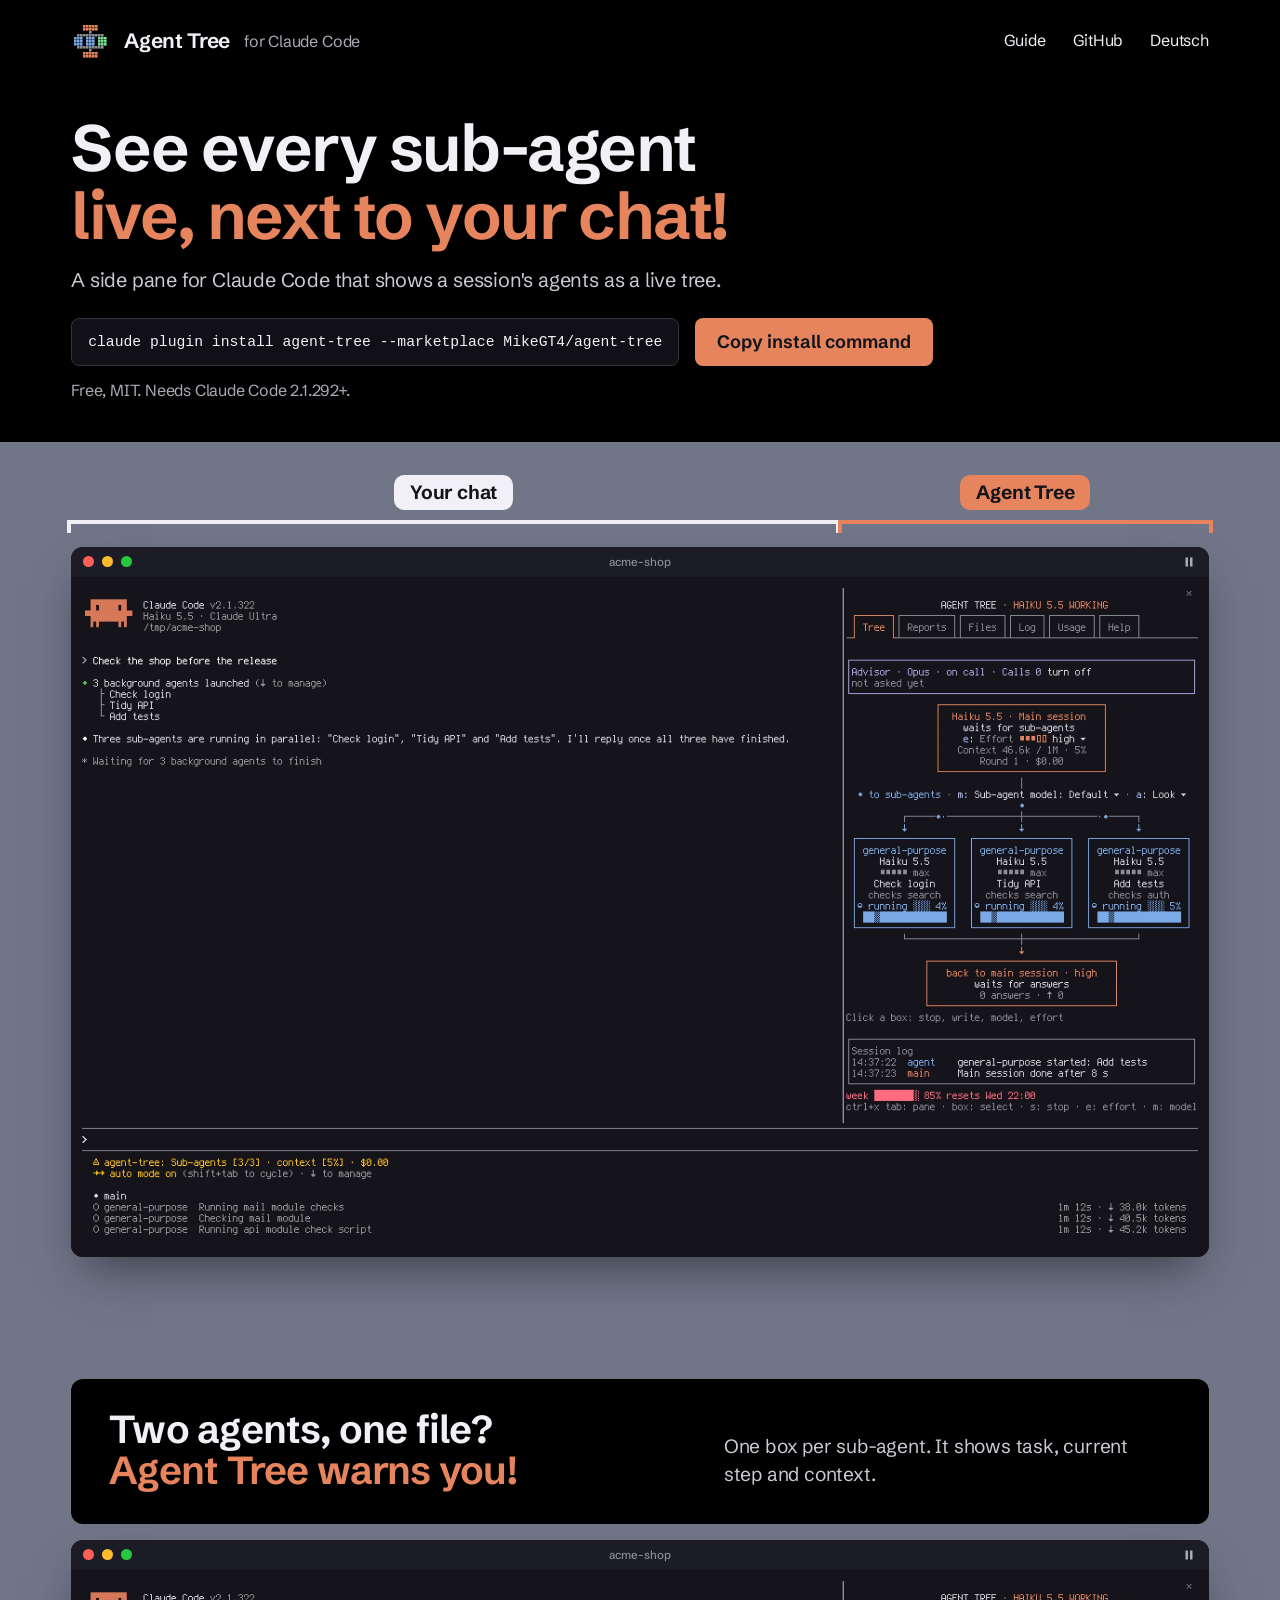
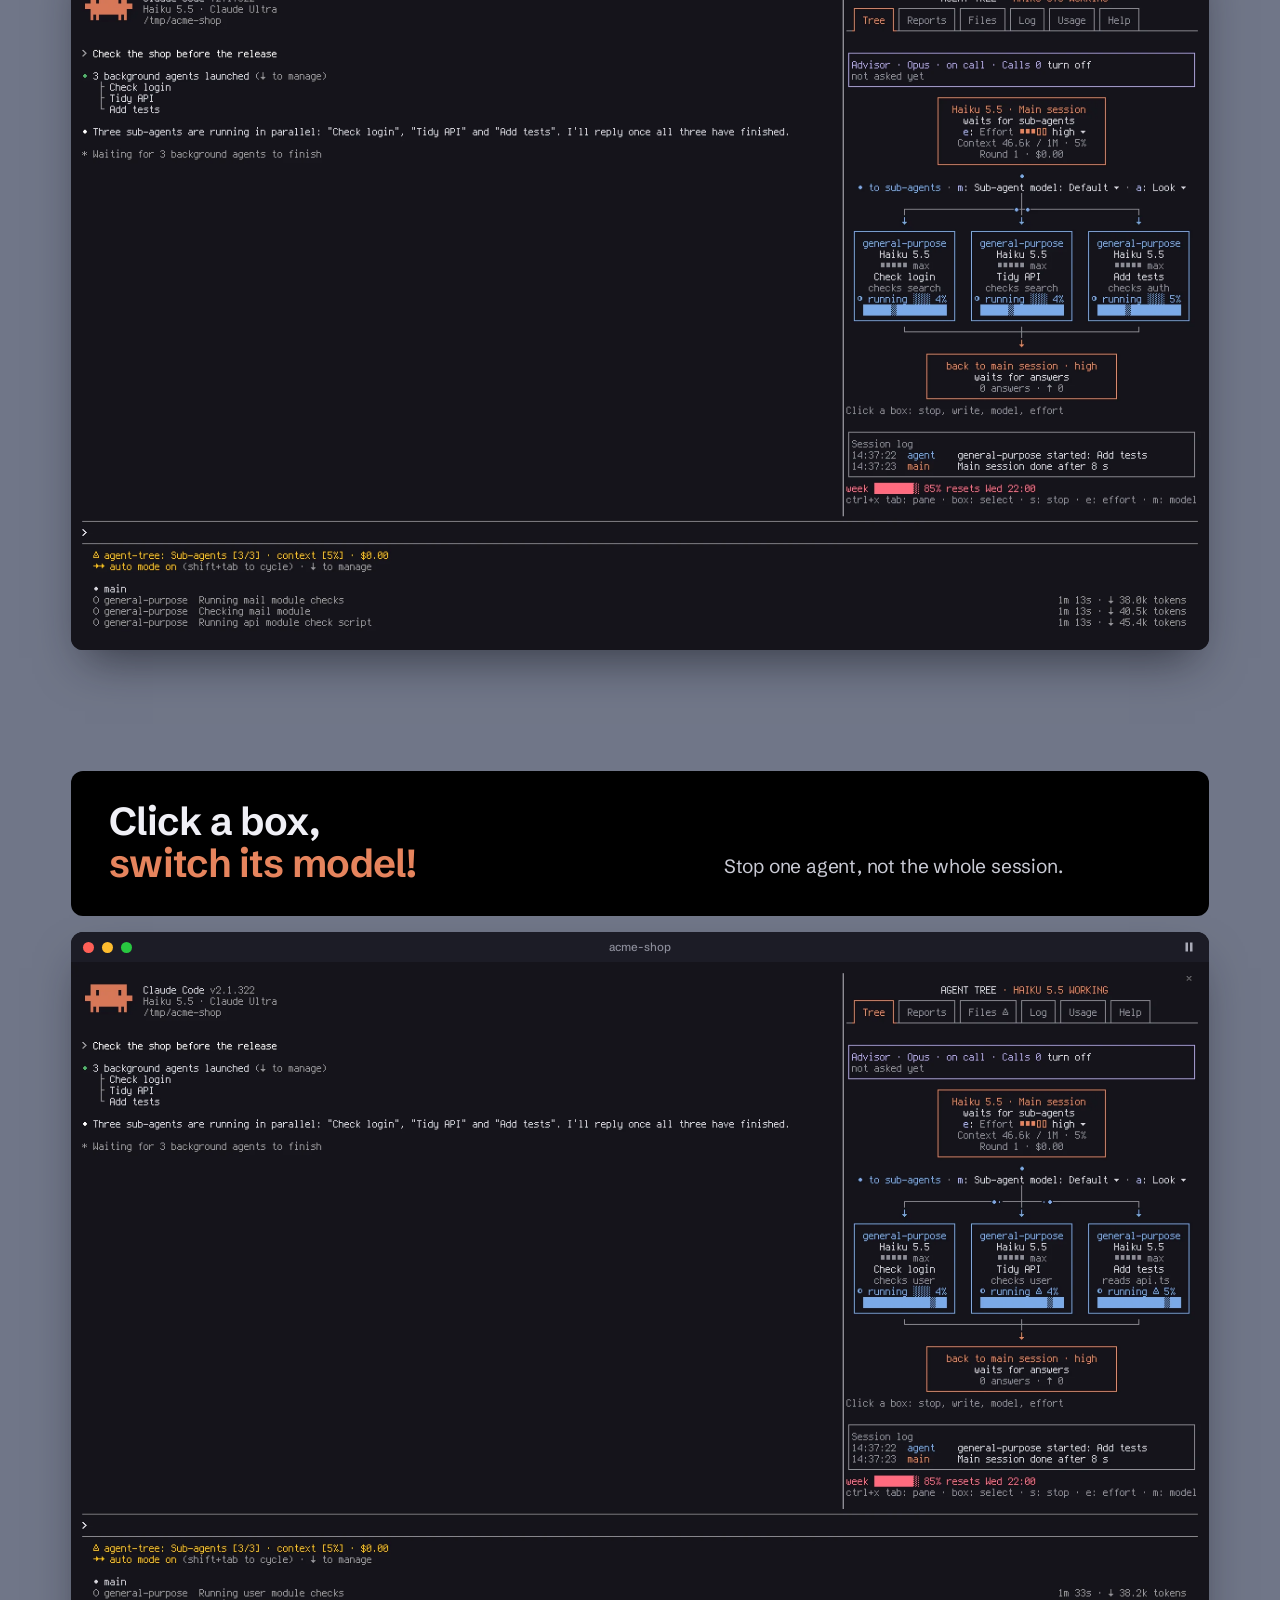
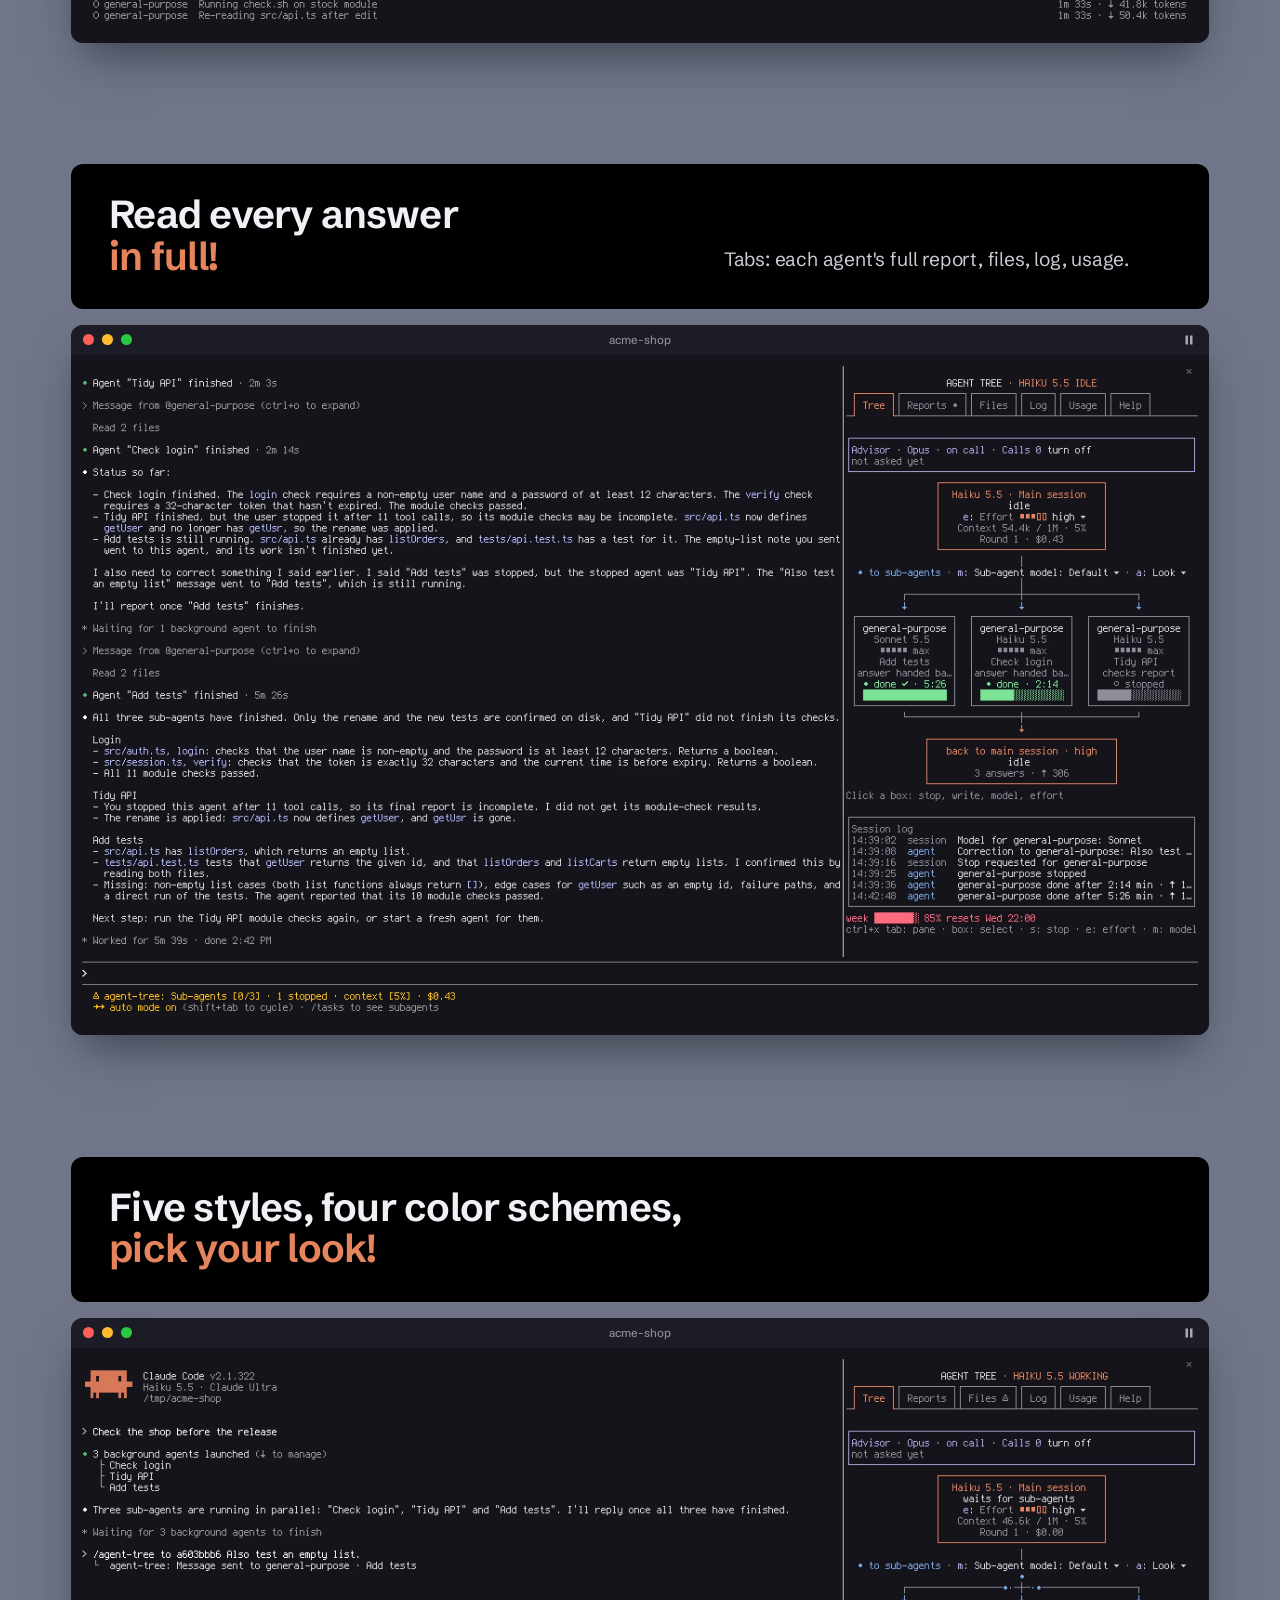
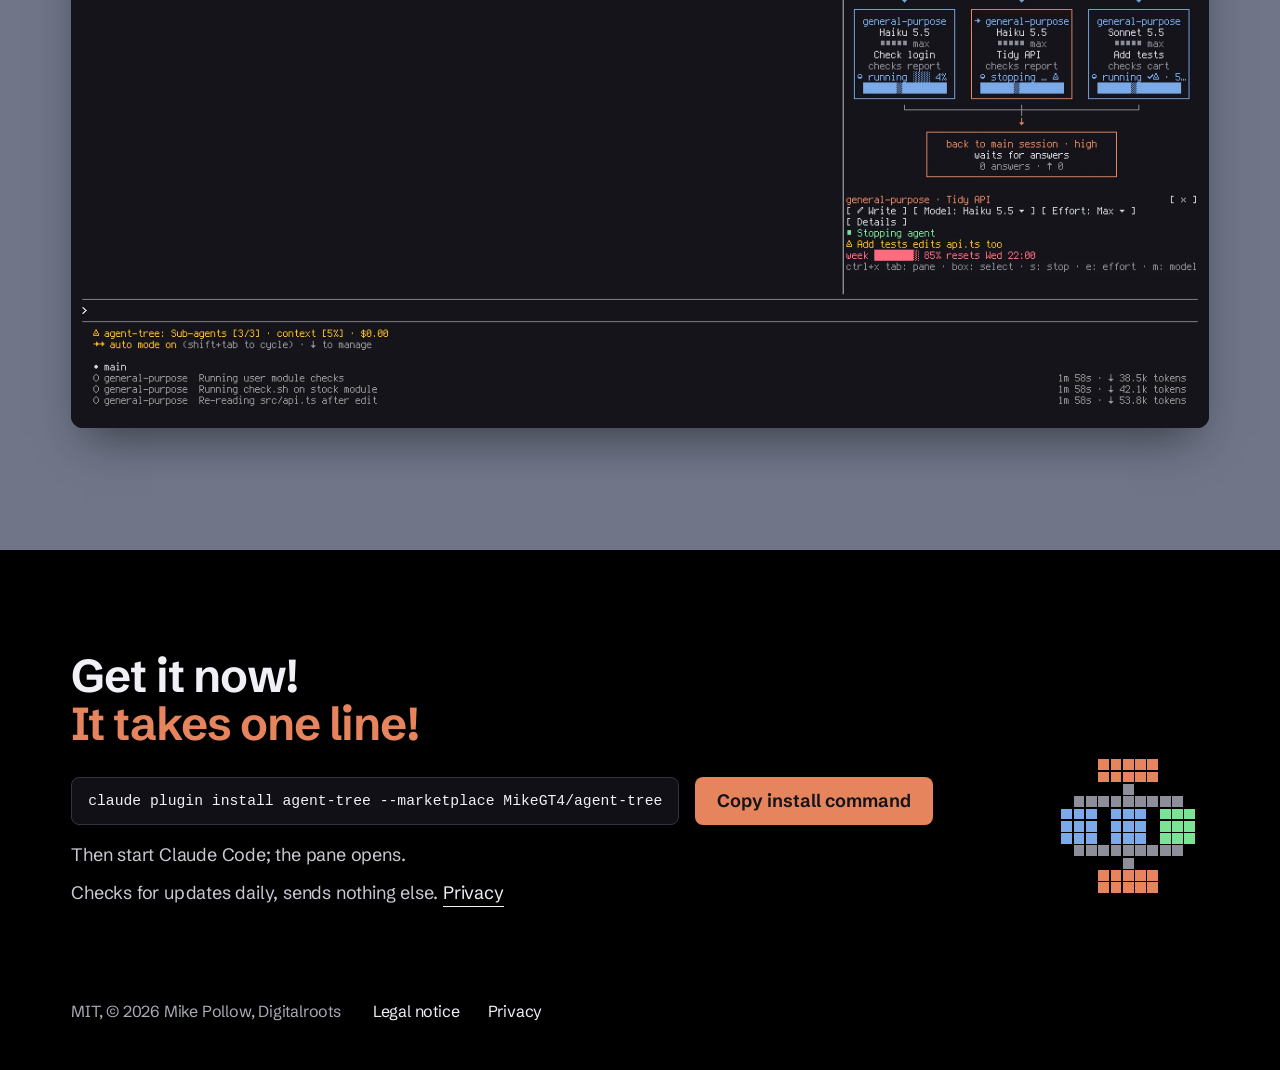
==== index.html @ 9134d5cc "site: landing page in English and German" ====
<!doctype html>
<!-- © 2026 Mike Pollow, Digitalroots. Alle Rechte vorbehalten. -->
<html lang="en">
<head>
<meta charset="utf-8">
<meta name="viewport" content="width=device-width, initial-scale=1">
<title>Agent Tree: side pane for Claude Code sub-agents</title>
<meta name="description" content="Agent Tree is a free side pane for Claude Code. It shows a session's agents as a live tree, warns when two agents change one file and lets you stop, correct or re-model each one.">
<meta name="theme-color" content="#000000">
<link rel="canonical" href="https://mikegt4.github.io/agent-tree/">
<link rel="alternate" hreflang="en" href="https://mikegt4.github.io/agent-tree/">
<link rel="alternate" hreflang="de" href="https://mikegt4.github.io/agent-tree/de/">
<link rel="alternate" hreflang="x-default" href="https://mikegt4.github.io/agent-tree/">
<meta property="og:type" content="website">
<meta property="og:title" content="Agent Tree: see every sub-agent, live, next to your chat">
<meta property="og:description" content="A free side pane for Claude Code that shows a session's agents as a live tree.">
<meta property="og:url" content="https://mikegt4.github.io/agent-tree/">
<meta property="og:image" content="https://mikegt4.github.io/agent-tree/assets/media/vorschau.png">
<meta name="twitter:card" content="summary_large_image">
<link rel="icon" type="image/png" href="assets/media/favicon.png">
<link rel="preload" href="assets/fonts/schibsted-grotesk.woff2" as="font" type="font/woff2" crossorigin>
<link rel="stylesheet" href="assets/site.css">
</head>
<body>
<a class="sprung" href="#inhalt">Skip to content</a>
<header class="kopf">
  <a class="marke" href="./">
    <img src="assets/media/logo.png" width="39" height="39" alt="">
    <span class="marke-name">Agent Tree</span>
    <span class="marke-fuer">for Claude Code</span>
  </a>
  <nav class="wege" aria-label="Main">
    <a href="https://github.com/MikeGT4/agent-tree/blob/main/docs/GUIDE.md">Guide</a>
    <a href="https://github.com/MikeGT4/agent-tree">GitHub</a>
    <a href="de/" lang="de" hreflang="de">Deutsch</a>
  </nav>
</header>
<main id="inhalt" data-pause="Pause recording" data-weiter="Play recording">
  <section class="auftakt">
    <div class="auftakt-text">
      <h1><span>See every sub-agent</span> <span class="akzent">live, next to your chat!</span></h1>
      <p class="einstieg">A side pane for Claude Code that shows a session's agents as a live tree.</p>
      <div class="befehl">
        <code id="befehl-oben">claude plugin install agent-tree <span class="zusammen">--marketplace MikeGT4/agent-tree</span></code>
        <button type="button" class="knopf" data-kopie="befehl-oben" data-fertig="Copied">Copy install command</button>
        <p class="rand">Free, MIT. Needs Claude Code 2.1.292+.</p>
      </div>
    </div>
    <div class="buehne buehne-auftakt">
      <div class="buehne-innen">
      <div class="schilder" aria-hidden="true">
        <div class="schild-feld"><span class="schild">Your chat</span></div>
        <div class="schild-feld schild-feld-leiste"><span class="schild schild-orange">Agent Tree</span></div>
      </div>
      <figure class="fenster fenster-terminal">
        <div class="fensterleiste" aria-hidden="true"><i></i><i></i><i></i></div>
        <video class="film" muted loop playsinline preload="none" width="2448" height="1464" poster="assets/media/terminal-poster.webp" aria-label="Recording of a terminal: Claude Code on the left, Agent Tree on the right showing three running sub-agents">
          <source src="assets/media/terminal.mp4" type="video/mp4">
        </video>
      </figure>
      <figure class="fenster fenster-leiste">
        <div class="fensterleiste" aria-hidden="true"><i></i><i></i><i></i></div>
        <video class="film" muted loop playsinline preload="none" width="768" height="1152" poster="assets/media/leiste-poster.webp" aria-label="Recording of the Agent Tree pane with three running sub-agents">
          <source src="assets/media/leiste.mp4" type="video/mp4">
        </video>
      </figure>
      </div>
    </div>
  </section>

  <div class="szenen">
    <section class="szene">
      <div class="titel">
        <h2><span>Two agents, one file?</span> <span class="akzent">Agent Tree warns you!</span></h2>
        <p>One box per sub-agent. It shows task, current step and context.</p>
      </div>
      <figure class="fenster">
        <div class="fensterleiste" aria-hidden="true"><i></i><i></i><i></i></div>
        <video class="film film-breit" muted loop playsinline preload="none" width="2448" height="1464" poster="assets/media/warnung-breit-poster.webp" data-ruhebild="assets/media/warnung-breit-nah.webp" aria-label="Recording: the whole terminal, then a zoom into Agent Tree. Two of the three agent boxes get a warning sign, and the Files tab lists the file both agents change">
          <source src="assets/media/warnung-breit.mp4" type="video/mp4">
        </video>
        <video class="film film-hoch" muted loop playsinline preload="none" width="1188" height="1440" poster="assets/media/warnung-hoch-poster.webp" aria-label="Recording: the whole terminal, then Agent Tree alone. Two of the three agent boxes get a warning sign, and the Files tab lists the file both agents change">
          <source src="assets/media/warnung-hoch.mp4" type="video/mp4">
        </video>
      </figure>
    </section>
    <section class="szene">
      <div class="titel">
        <h2><span>Click a box,</span> <span class="akzent">switch its model!</span></h2>
        <p>Stop one agent, not the whole session.</p>
      </div>
      <figure class="fenster">
        <div class="fensterleiste" aria-hidden="true"><i></i><i></i><i></i></div>
        <video class="film film-breit" muted loop playsinline preload="none" width="2448" height="1464" poster="assets/media/hebel-breit-poster.webp" data-ruhebild="assets/media/hebel-breit-nah.webp" aria-label="Recording: the whole terminal, then a zoom into Agent Tree. A click selects an agent box, its model is switched, then another agent is stopped">
          <source src="assets/media/hebel-breit.mp4" type="video/mp4">
        </video>
        <video class="film film-hoch" muted loop playsinline preload="none" width="1188" height="1098" poster="assets/media/hebel-hoch-poster.webp" aria-label="Recording: the whole terminal, then Agent Tree alone. A click selects an agent box, its model is switched, then another agent is stopped">
          <source src="assets/media/hebel-hoch.mp4" type="video/mp4">
        </video>
      </figure>
    </section>
    <section class="szene">
      <div class="titel">
        <h2><span>Read every answer</span> <span class="akzent">in full!</span></h2>
        <p>Tabs: each agent's full report, files, log, usage.</p>
      </div>
      <figure class="fenster">
        <div class="fensterleiste" aria-hidden="true"><i></i><i></i><i></i></div>
        <video class="film film-breit" muted loop playsinline preload="none" width="2448" height="1464" poster="assets/media/berichte-breit-poster.webp" data-ruhebild="assets/media/berichte-breit-nah.webp" aria-label="Recording: the whole terminal, then a zoom into Agent Tree. The Reports tab opens and shows an agent's task and its complete answer">
          <source src="assets/media/berichte-breit.mp4" type="video/mp4">
        </video>
        <video class="film film-hoch" muted loop playsinline preload="none" width="1188" height="1440" poster="assets/media/berichte-hoch-poster.webp" aria-label="Recording: the whole terminal, then Agent Tree alone. The Reports tab opens and shows an agent's task and its complete answer">
          <source src="assets/media/berichte-hoch.mp4" type="video/mp4">
        </video>
      </figure>
    </section>
    <section class="szene">
      <div class="titel titel-allein">
        <h2><span>Five styles, four color schemes,</span> <span class="akzent">pick your look!</span></h2>
      </div>
      <figure class="fenster">
        <div class="fensterleiste" aria-hidden="true"><i></i><i></i><i></i></div>
        <video class="film film-breit" muted loop playsinline preload="none" width="2448" height="1464" poster="assets/media/aussehen-breit-poster.webp" data-ruhebild="assets/media/aussehen-breit-nah.webp" aria-label="Recording: the whole terminal, then a zoom into Agent Tree. The Look menu redraws the tree in three styles and two color schemes">
          <source src="assets/media/aussehen-breit.mp4" type="video/mp4">
        </video>
        <video class="film film-hoch" muted loop playsinline preload="none" width="1188" height="1440" poster="assets/media/aussehen-hoch-poster.webp" aria-label="Recording: the whole terminal, then Agent Tree alone. The Look menu redraws the tree in three styles and two color schemes">
          <source src="assets/media/aussehen-hoch.mp4" type="video/mp4">
        </video>
      </figure>
    </section>
  </div>

  <section class="einbau">
    <div class="einbau-text">
      <h2><span>Get it now!</span> <span class="akzent">It takes one line!</span></h2>
      <div class="befehl">
        <code id="befehl-unten">claude plugin install agent-tree <span class="zusammen">--marketplace MikeGT4/agent-tree</span></code>
        <button type="button" class="knopf" data-kopie="befehl-unten" data-fertig="Copied">Copy install command</button>
      </div>
      <p>Then start Claude Code; the pane opens.</p>
      <p>Checks for updates daily, sends nothing else. <a href="privacy.html">Privacy</a></p>
    </div>
    <img class="siegel" src="assets/media/logo.png" width="104" height="104" alt="" loading="lazy">
  </section>
</main>
<footer class="fuss">
  <p>MIT, © 2026 Mike Pollow, Digitalroots</p>
  <nav class="wege" aria-label="More">
    <a href="legal.html">Legal notice</a>
    <a href="privacy.html">Privacy</a>
  </nav>
</footer>
<p class="meldung" role="status" aria-live="polite"></p>
<script src="assets/site.js" defer></script>
</body>
</html>
---- assets/site.css ----
/* © 2026 Mike Pollow, Digitalroots. Alle Rechte vorbehalten. */
@font-face {
  font-family: "Schibsted Grotesk";
  src: url("fonts/schibsted-grotesk.woff2") format("woff2");
  font-weight: 400 900;
  font-display: swap;
}

:root {
  --schwarz: #000;
  --buehne: #707688;
  --fenster: #14141b;
  --leiste: #1c1c26;
  --rahmen: #34343f;
  --weiss: #f0f0f6;
  --lesetext: #c9cad4;
  --ruhig: #a9aab6;
  --orange: #e6845d;
  --tinte: #14141b;
  --breite: 1240px;
  --rand: clamp(20px, 4vw, 56px);
  --aus: cubic-bezier(0.23, 1, 0.32, 1);
}

* {
  box-sizing: border-box;
}

html {
  background: var(--schwarz);
  color: var(--weiss);
  color-scheme: dark;
  scrollbar-color: #50536a var(--schwarz);
  -webkit-text-size-adjust: 100%;
}

body {
  margin: 0;
  font-family: "Schibsted Grotesk", "Segoe UI", system-ui, sans-serif;
  font-size: 18px;
  line-height: 1.55;
  letter-spacing: -0.011em;
}

::selection {
  background: var(--orange);
  color: var(--tinte);
}

a {
  color: var(--weiss);
  text-underline-offset: 3px;
}

a:focus-visible,
.knopf:focus-visible {
  outline: 2px solid var(--weiss);
  outline-offset: 3px;
  border-radius: 4px;
}

.sprung {
  position: absolute;
  left: -999px;
  top: 12px;
  background: var(--weiss);
  color: var(--tinte);
  padding: 8px 12px;
  border-radius: 6px;
}

.sprung:focus {
  left: 12px;
}

.meldung {
  position: absolute;
  width: 1px;
  height: 1px;
  margin: -1px;
  overflow: hidden;
  clip-path: inset(50%);
}

.kopf {
  display: flex;
  align-items: center;
  justify-content: space-between;
  gap: 16px 32px;
  flex-wrap: wrap;
  max-width: var(--breite);
  margin: 0 auto;
  padding: 22px var(--rand);
}

.marke {
  display: flex;
  align-items: center;
  gap: 14px;
  text-decoration: none;
}

.marke-name {
  font-size: 1.3rem;
  font-weight: 650;
  letter-spacing: -0.015em;
}

.marke-fuer {
  color: var(--ruhig);
  font-size: 1rem;
}

.wege {
  display: flex;
  flex-wrap: wrap;
  gap: 8px 28px;
  font-size: 1rem;
}

.wege a {
  text-decoration: none;
}

h1,
h2 {
  margin: 0;
  font-weight: 650;
  text-wrap: balance;
}

h1 span,
h2 span {
  display: block;
}

.akzent {
  color: var(--orange);
}

h1 {
  font-size: clamp(2.5rem, 5.1vw, 4.4rem);
  line-height: 1.04;
  letter-spacing: -0.024em;
}

h2 {
  font-size: clamp(1.75rem, 2.7vw, 2.4rem);
  line-height: 1.08;
  letter-spacing: -0.02em;
}

p {
  margin: 0;
  color: var(--lesetext);
}

.rand {
  color: var(--ruhig);
  font-size: 1rem;
}

.auftakt-text {
  max-width: var(--breite);
  margin: 0 auto;
  padding: clamp(20px, 2.4vw, 32px) var(--rand) clamp(32px, 3vw, 40px);
}

.einstieg {
  max-width: 40em;
  margin-top: 16px;
  font-size: clamp(1.15rem, 1.55vw, 1.4rem);
  line-height: 1.45;
  text-wrap: pretty;
}

.befehl {
  display: flex;
  flex-wrap: wrap;
  align-items: center;
  gap: 12px 16px;
  margin-top: 24px;
}

.befehl code {
  display: block;
  max-width: 100%;
  padding: 12px 16px;
  line-height: 1.5;
  overflow-x: auto;
  white-space: nowrap;
  background: #101016;
  border: 1px solid var(--rahmen);
  border-radius: 8px;
  font-family: ui-monospace, "Cascadia Mono", "SF Mono", Menlo, Consolas, monospace;
  font-size: 0.92rem;
  letter-spacing: 0;
}

.zusammen {
  white-space: nowrap;
}

.knopf {
  min-height: 48px;
  min-width: 13.2em;
  padding: 0 20px;
  border: 0;
  border-radius: 8px;
  background: var(--orange);
  color: var(--tinte);
  font: inherit;
  font-weight: 650;
  cursor: pointer;
  transition: transform 120ms var(--aus), background-color 120ms ease;
}

.knopf:active {
  transform: translateY(1px) scale(0.985);
  transition-duration: 90ms;
}

.befehl + p {
  margin-top: 16px;
}

.buehne,
.szenen {
  background: var(--buehne);
}

.buehne-auftakt {
  padding: clamp(24px, 2.6vw, 36px) 0 0;
}

.buehne-innen {
  max-width: var(--breite);
  margin: 0 auto;
  padding: 0 var(--rand);
}

.schilder {
  display: grid;
  grid-template-columns: 67.6fr 32.4fr;
  gap: 6px;
  margin-bottom: 14px;
}

.schild-feld {
  display: flex;
  flex-direction: column;
  align-items: center;
  gap: 10px;
  color: var(--weiss);
}

.schild-feld::after {
  content: "";
  width: 100%;
  height: 9px;
  border: 4px solid currentColor;
  border-bottom: 0;
}

.schild-feld-leiste {
  color: var(--orange);
}

.schild {
  padding: 6px 16px;
  border-radius: 10px;
  background: var(--weiss);
  color: var(--tinte);
  font-size: clamp(0.82rem, 1.5vw, 1.35rem);
  font-weight: 680;
  line-height: 1.2;
  white-space: nowrap;
}

.schild-orange {
  background: var(--orange);
}

@media (prefers-reduced-motion: no-preference) {
  .schild,
  .schild-feld::after {
    animation: auftritt 520ms var(--aus) 240ms backwards;
  }

  .schild-feld-leiste .schild,
  .schild-feld-leiste::after {
    animation-delay: 330ms;
  }

  .schild-feld::after {
    transform-origin: center;
    animation-name: klammer;
  }
}

@keyframes auftritt {
  from {
    opacity: 0;
    transform: translateY(8px);
  }
}

@keyframes klammer {
  from {
    opacity: 0;
    transform: scaleX(0.86);
  }
}

.fenster {
  position: relative;
  margin: 0;
  overflow: hidden;
  border-radius: 12px;
  background: var(--fenster);
  box-shadow: 0 22px 44px -14px rgb(18 20 28 / 0.6);
}

.fensterleiste {
  position: relative;
  display: flex;
  align-items: center;
  gap: 8px;
  height: 30px;
  padding: 0 12px;
  background: var(--leiste);
}

.fensterleiste::after {
  content: "acme-shop";
  position: absolute;
  left: 50%;
  color: #8d8e9b;
  font-size: 0.72rem;
  font-weight: 500;
  line-height: 30px;
  letter-spacing: 0;
  transform: translateX(-50%);
}

.fensterleiste i {
  width: 11px;
  height: 11px;
  border-radius: 50%;
  background: #ff5f57;
}

.fensterleiste i:nth-child(2) {
  background: #febc2e;
}

.fensterleiste i:nth-child(3) {
  background: #28c840;
}

.film {
  display: block;
  width: 100%;
  height: auto;
}

.fenster-leiste,
.film-hoch {
  display: none;
}

.halt {
  position: absolute;
  top: 1px;
  right: 6px;
  display: grid;
  place-items: center;
  width: 28px;
  height: 28px;
  padding: 0;
  border: 0;
  border-radius: 6px;
  background: transparent;
  color: var(--ruhig);
  cursor: pointer;
  transition: color 120ms ease, background-color 120ms ease;
}

.halt::after {
  content: "";
  position: absolute;
  inset: -8px;
}

.halt svg {
  width: 12px;
  height: 12px;
  fill: currentColor;
}

.halt:focus-visible {
  outline: 2px solid var(--weiss);
  outline-offset: 1px;
}

.szenen {
  padding-bottom: clamp(88px, 9.5vw, 144px);
}

.szene {
  max-width: var(--breite);
  margin: 0 auto;
  padding: clamp(88px, 9.5vw, 144px) var(--rand) 0;
}

.titel {
  display: grid;
  grid-template-columns: minmax(0, 1.25fr) minmax(0, 1fr);
  align-items: end;
  gap: 14px 56px;
  padding: 30px 38px 32px;
  border-radius: 12px;
  background: var(--schwarz);
}

.titel-allein {
  grid-template-columns: minmax(0, 1fr);
}

.titel h2 {
  font-size: clamp(1.75rem, 3.05vw, 2.75rem);
  line-height: 1.06;
}

.titel p {
  max-width: 24em;
  padding-bottom: 0.16em;
  font-size: clamp(1.06rem, 1.5vw, 1.28rem);
  line-height: 1.45;
  text-wrap: pretty;
}

.szene .fenster {
  margin-top: 16px;
}

.einbau {
  display: grid;
  grid-template-columns: minmax(0, 1fr) auto;
  align-items: end;
  gap: 32px;
  max-width: var(--breite);
  margin: 0 auto;
  padding: clamp(64px, 8vw, 120px) var(--rand) clamp(40px, 5vw, 72px);
}

.siegel {
  width: clamp(150px, 12.5vw, 180px);
  height: auto;
  image-rendering: pixelated;
}

.einbau h2 {
  font-size: clamp(1.9rem, 3.6vw, 3.25rem);
  line-height: 1.05;
}

.einbau .befehl {
  margin-top: 28px;
}

.einbau p {
  max-width: 36em;
}

.einbau p + p {
  margin-top: 10px;
}

.recht {
  max-width: var(--breite);
  margin: 0 auto;
  padding: clamp(28px, 4vw, 56px) var(--rand) clamp(56px, 7vw, 96px);
}

.recht h1 {
  font-size: clamp(2rem, 3.6vw, 3.25rem);
  line-height: 1.05;
  letter-spacing: -0.024em;
}

.recht h2 {
  margin-top: 2.2em;
  font-size: 1rem;
  font-weight: 650;
  line-height: 1.55;
  letter-spacing: -0.011em;
}

.recht p {
  max-width: 34em;
  margin-top: 0.5em;
}

.recht a {
  color: inherit;
  text-decoration-thickness: 1px;
}

.firmenschild {
  display: inline-block;
  padding: 10px 14px 9px 8px;
  border-radius: 10px;
  background: var(--weiss);
  line-height: 0;
}

.firmenschild img {
  width: 148px;
  height: auto;
}

.tarn {
  display: none;
}

.fuss {
  display: flex;
  flex-wrap: wrap;
  align-items: baseline;
  gap: 10px 32px;
  max-width: var(--breite);
  margin: 0 auto;
  padding: 28px var(--rand) 44px;
  font-size: 1rem;
}

.fuss p {
  color: var(--ruhig);
}

.wege a,
.einbau a {
  padding-bottom: 3px;
  background: linear-gradient(currentColor, currentColor) 0 100% / 0 1px no-repeat;
  text-decoration: none;
  transition: background-size 150ms var(--aus);
}

.einbau a {
  background-size: 100% 1px;
}

@media (hover: hover) and (pointer: fine) {
  .knopf:hover {
    background: #f09a76;
    transform: translateY(-1px);
  }

  .knopf:hover:active {
    transform: translateY(1px) scale(0.985);
  }

  .wege a:hover {
    background-size: 100% 1px;
  }

  .einbau a:hover,
  .recht a:hover {
    color: var(--orange);
  }

  .halt:hover {
    background: rgb(255 255 255 / 0.1);
    color: var(--weiss);
  }
}

@media (max-width: 899px) {
  .titel {
    grid-template-columns: minmax(0, 1fr);
    padding: 26px 28px 28px;
  }

  .einbau {
    grid-template-columns: minmax(0, 1fr);
  }

  .siegel {
    display: none;
  }
}

@media (max-width: 759px) {
  body {
    font-size: 17px;
  }

  h1 {
    font-size: 2rem;
  }

  .schild {
    padding: 4px 8px;
    border-radius: 8px;
  }

  .schild-feld {
    gap: 7px;
  }

  .schild-feld::after {
    height: 7px;
    border-width: 3px;
  }

  .fenster-leiste {
    display: block;
    width: min(100%, 420px);
    margin: 28px auto 0;
  }

  .fenster-terminal .halt,
  .film-breit {
    display: none;
  }

  .film-hoch {
    display: block;
  }

  .szene .fenster {
    width: min(100%, 460px);
    margin-inline: auto;
  }

  .titel {
    padding: 22px 20px 24px;
    border-radius: 10px;
  }

  .befehl code {
    padding: 10px 14px;
    white-space: normal;
  }

  .befehl .knopf {
    width: 100%;
  }
}

@media (prefers-reduced-motion: reduce) {
  .knopf,
  .halt,
  .wege a,
  .einbau a {
    transition: none;
  }
}
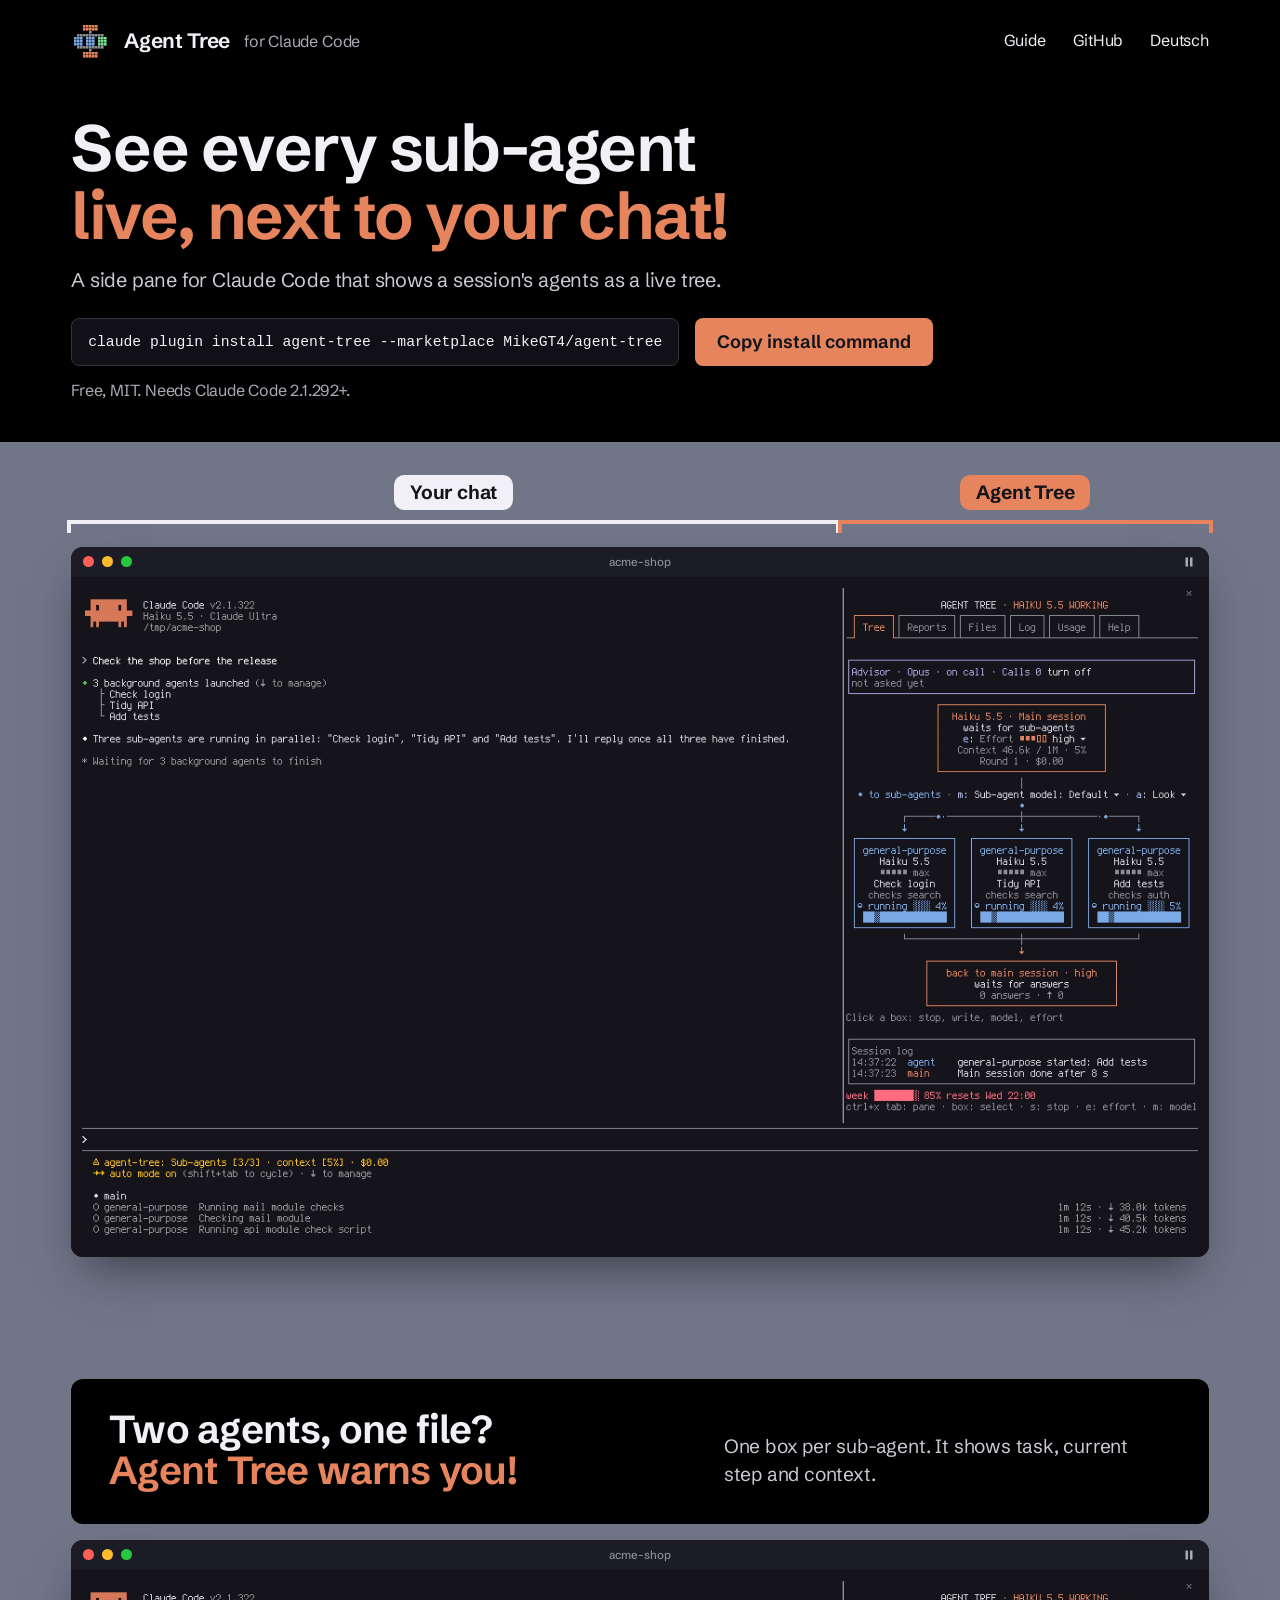
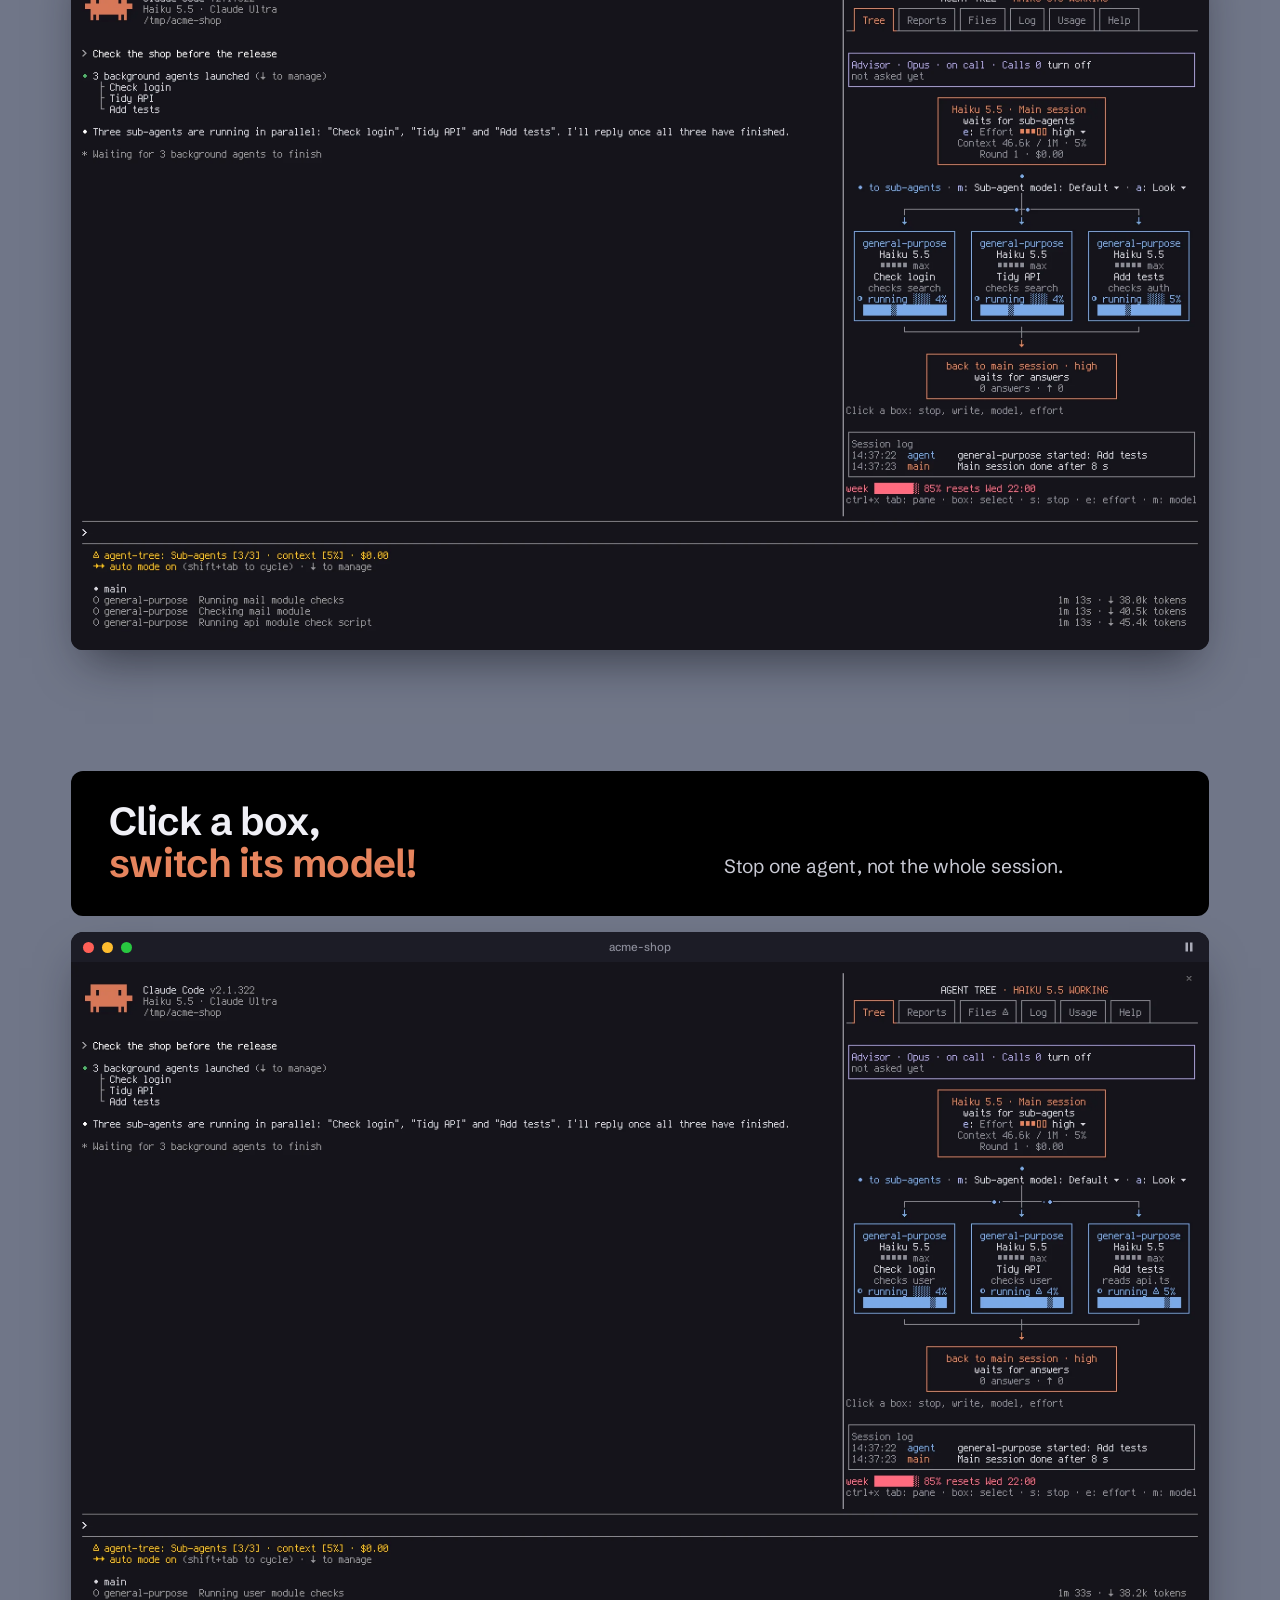
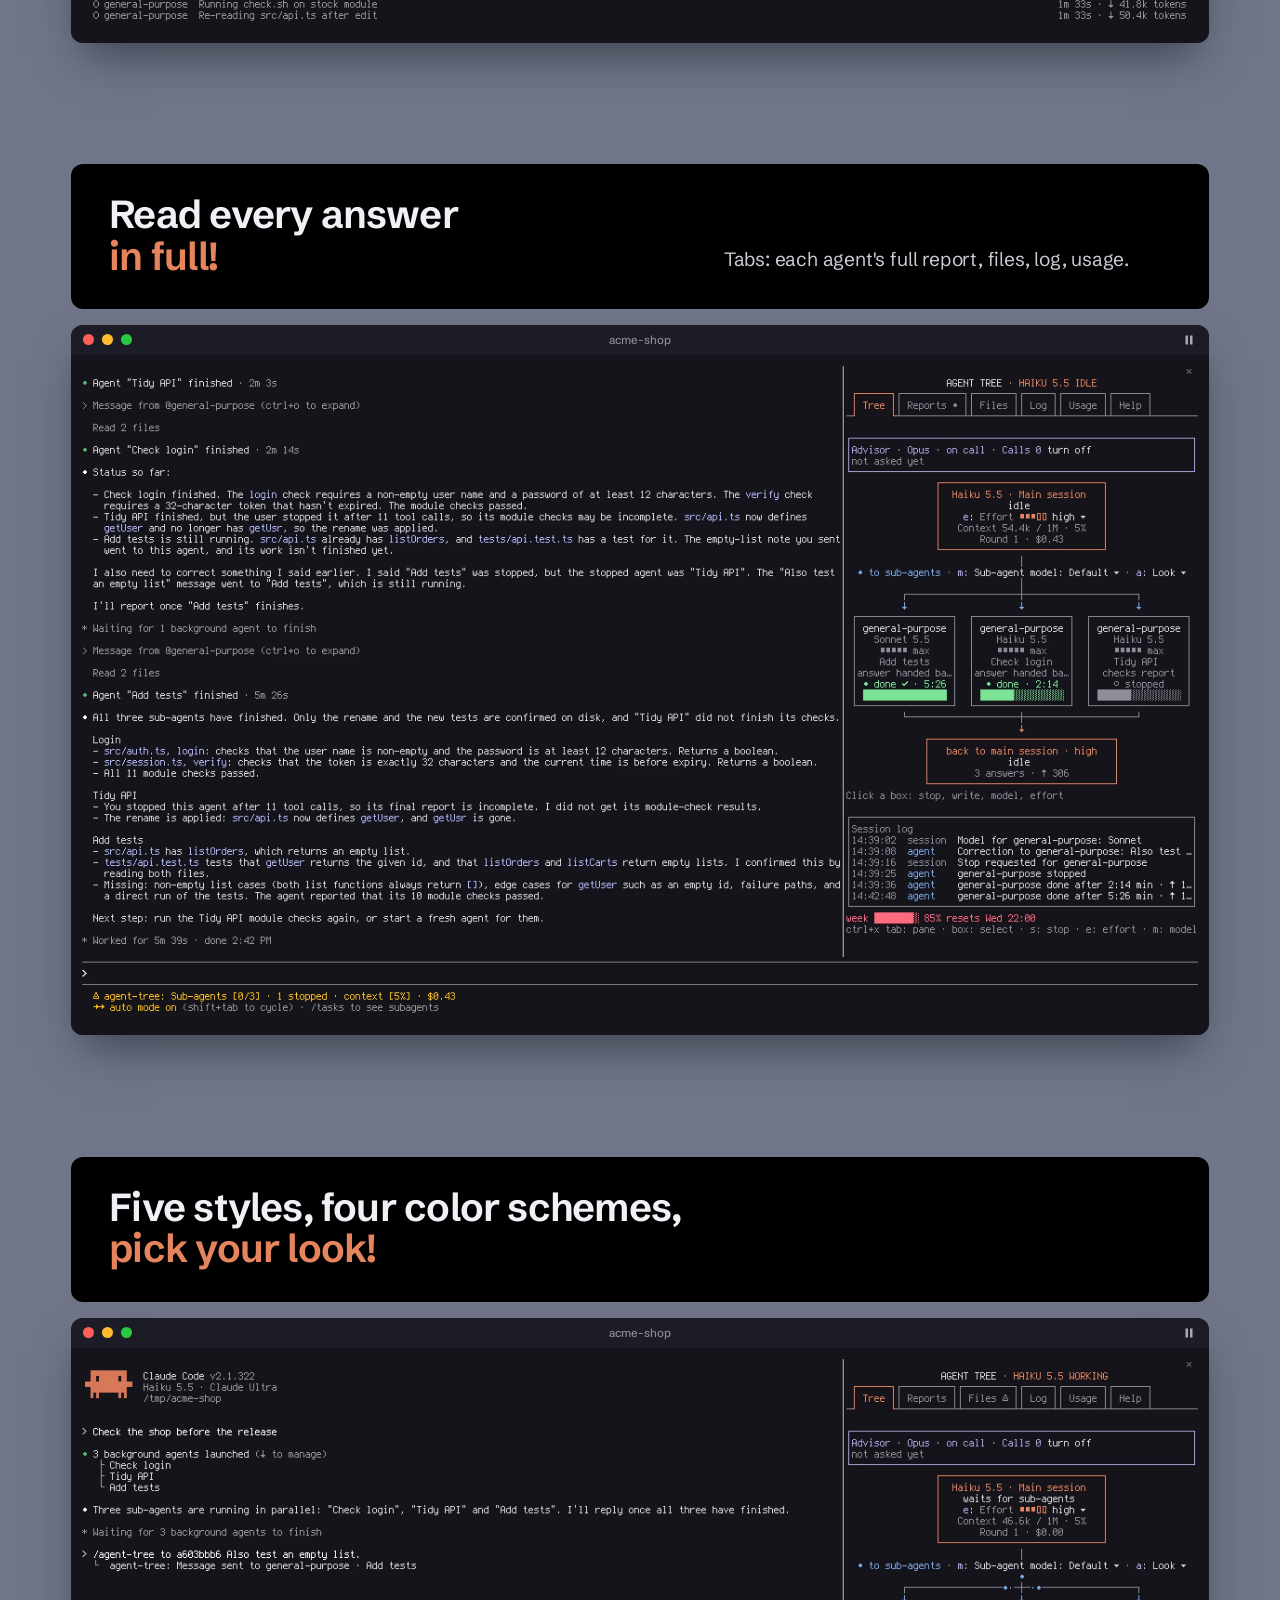
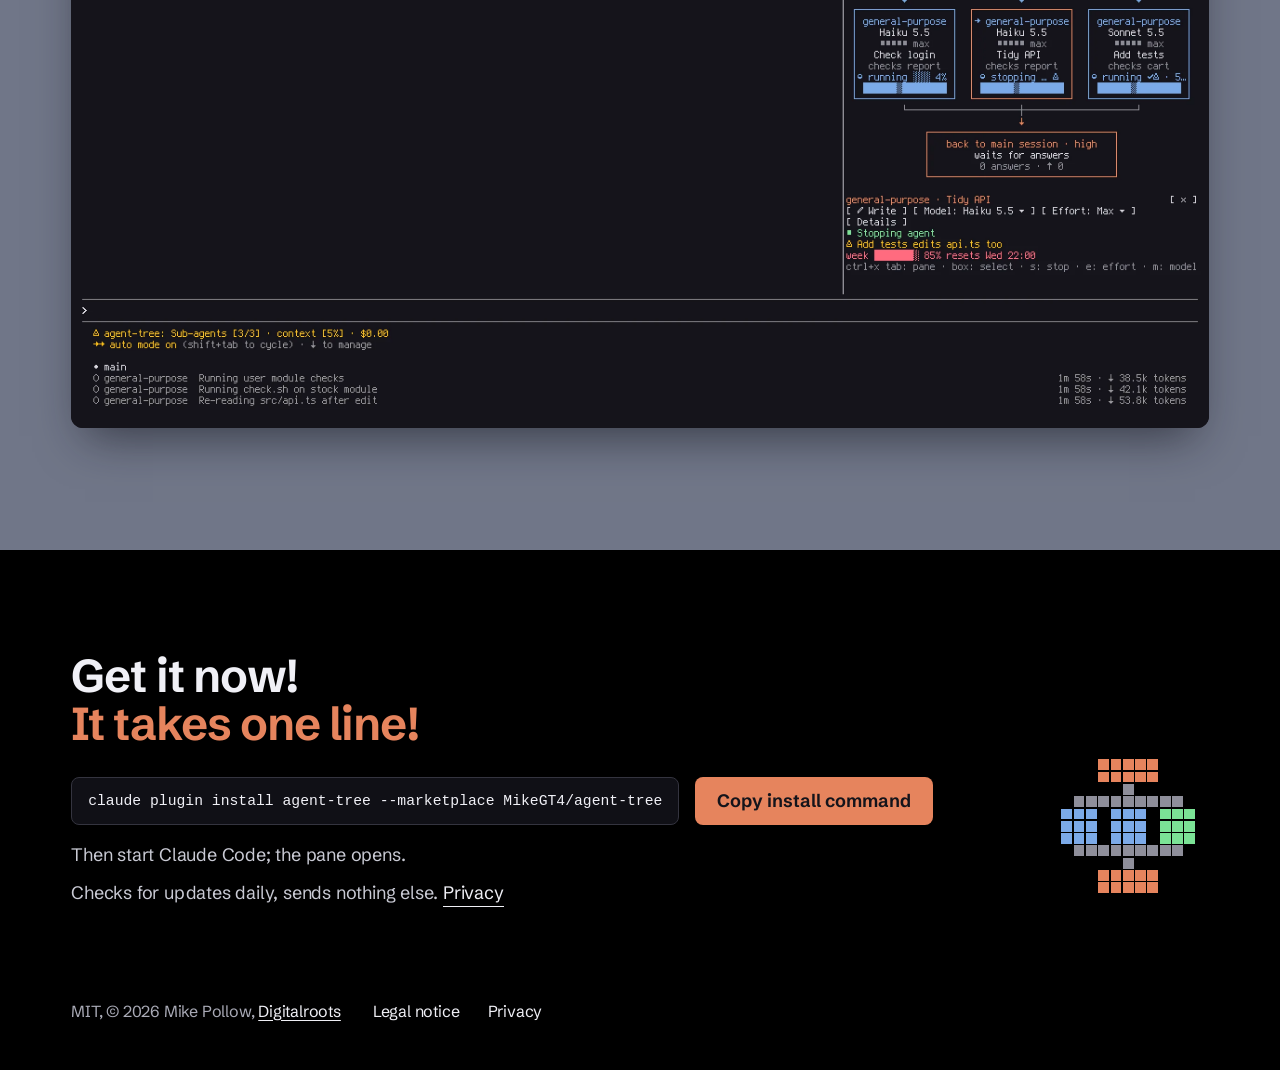
==== commit 185ca9b2: "site: link Digitalroots in footer" ====
--- a/index.html
+++ b/index.html
@@ -144,7 +144,7 @@
   </section>
 </main>
 <footer class="fuss">
-  <p>MIT, © 2026 Mike Pollow, Digitalroots</p>
+  <p>MIT, © 2026 Mike Pollow, <a href="https://www.digitalroots.de/en/leistungen/software/agent-tree/" target="_blank" rel="noopener">Digitalroots</a></p>
   <nav class="wege" aria-label="More">
     <a href="legal.html">Legal notice</a>
     <a href="privacy.html">Privacy</a>
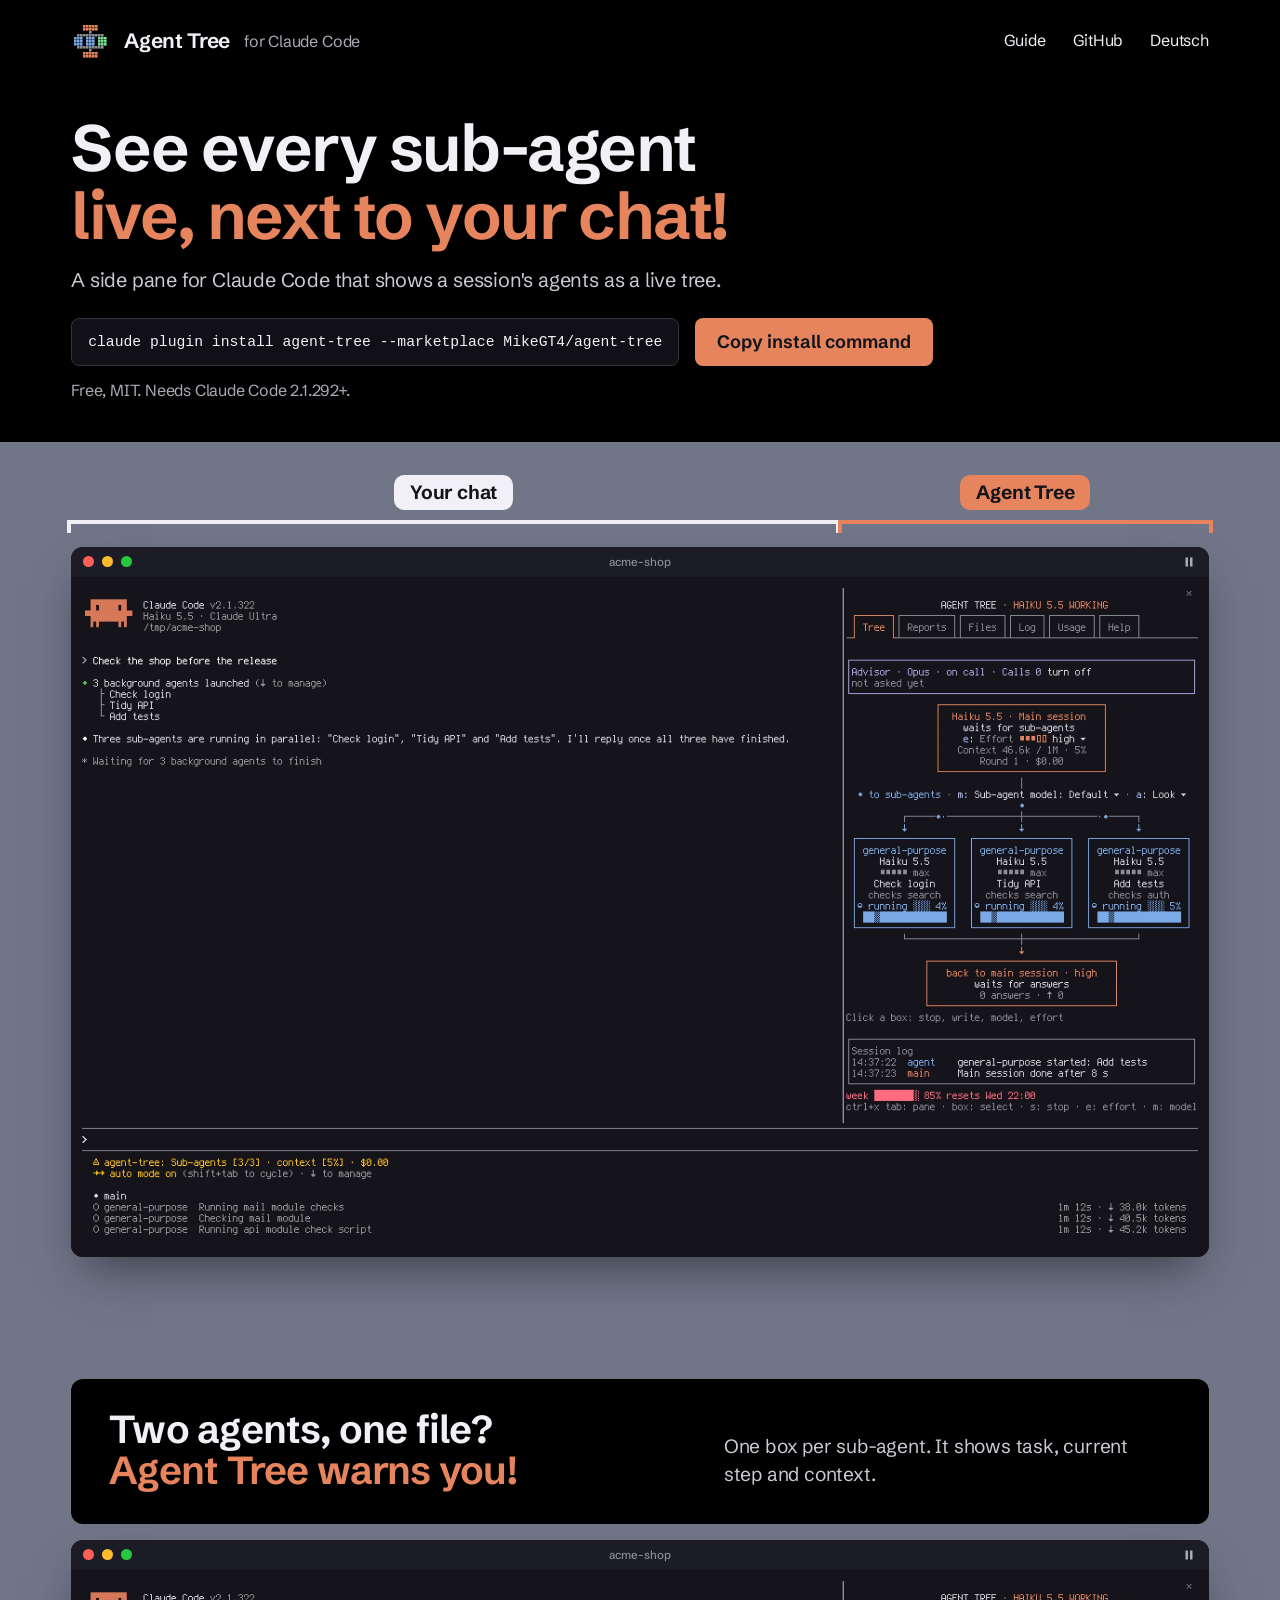
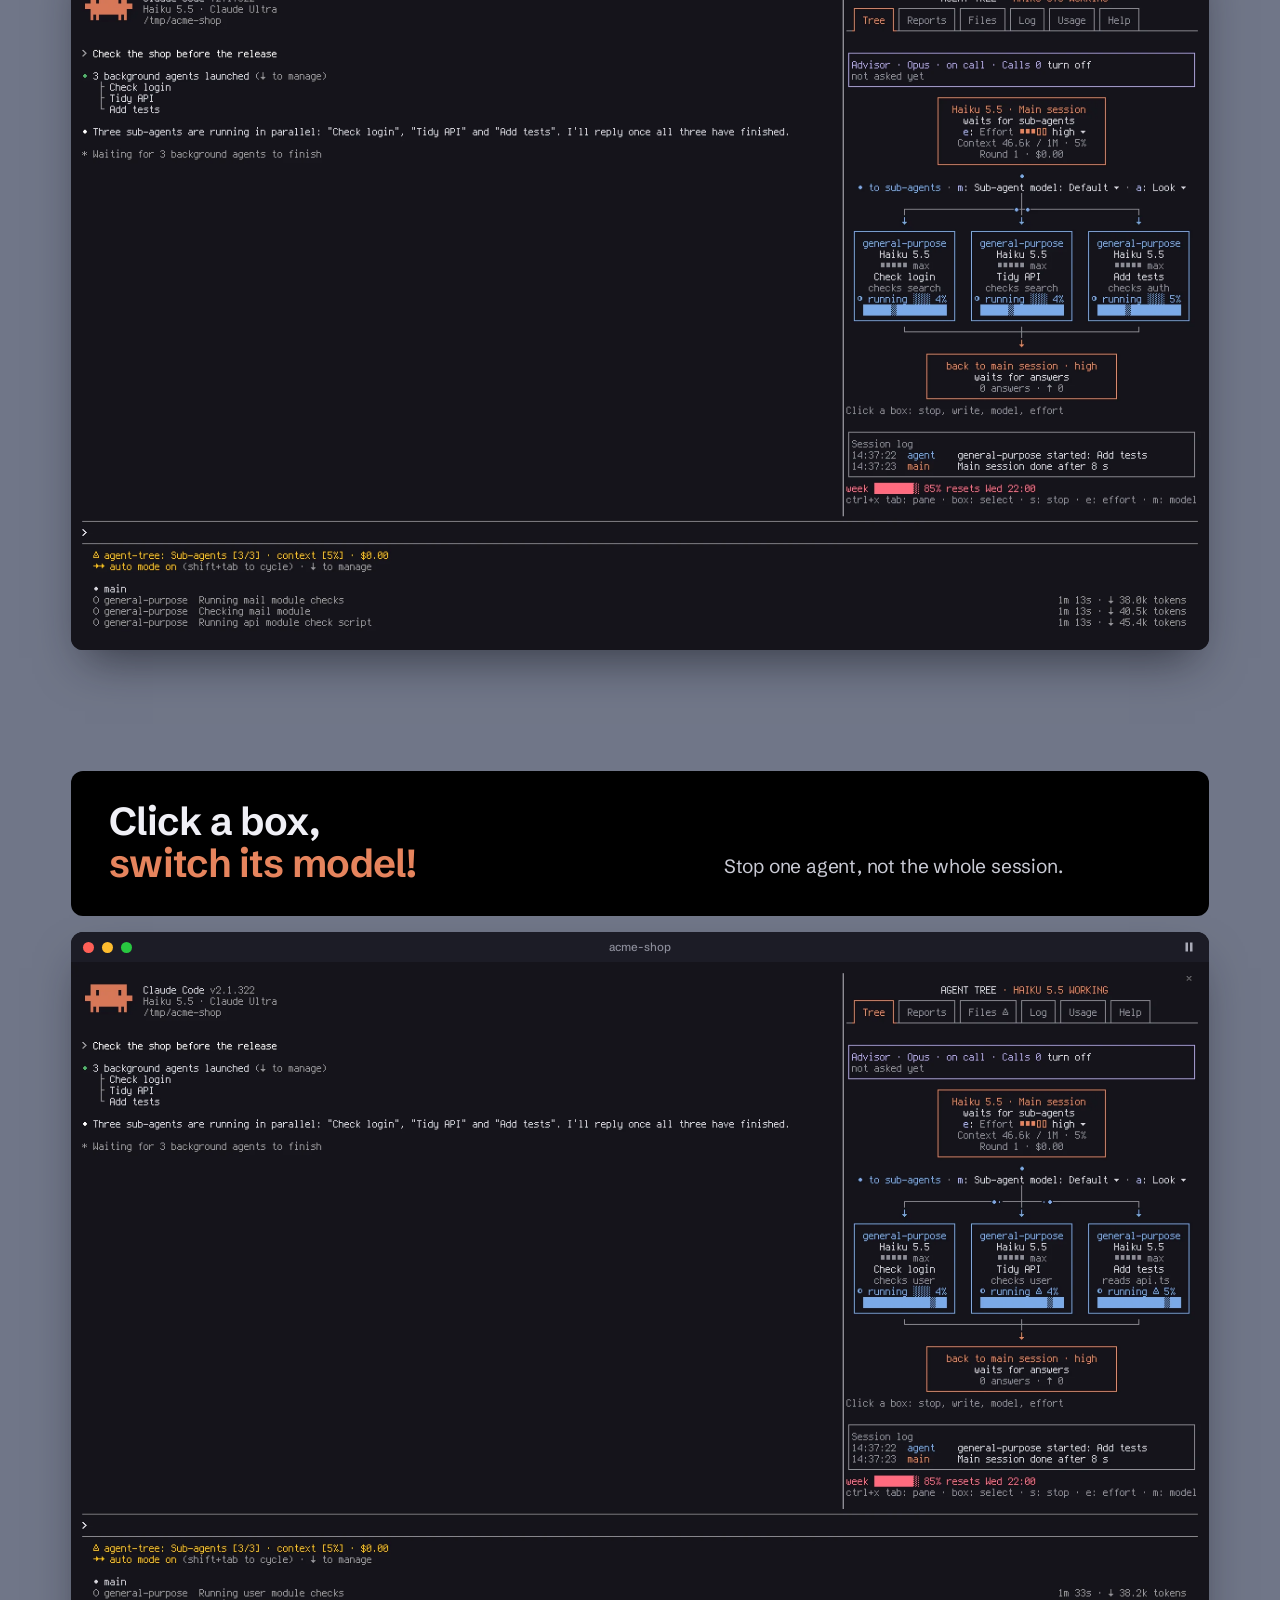
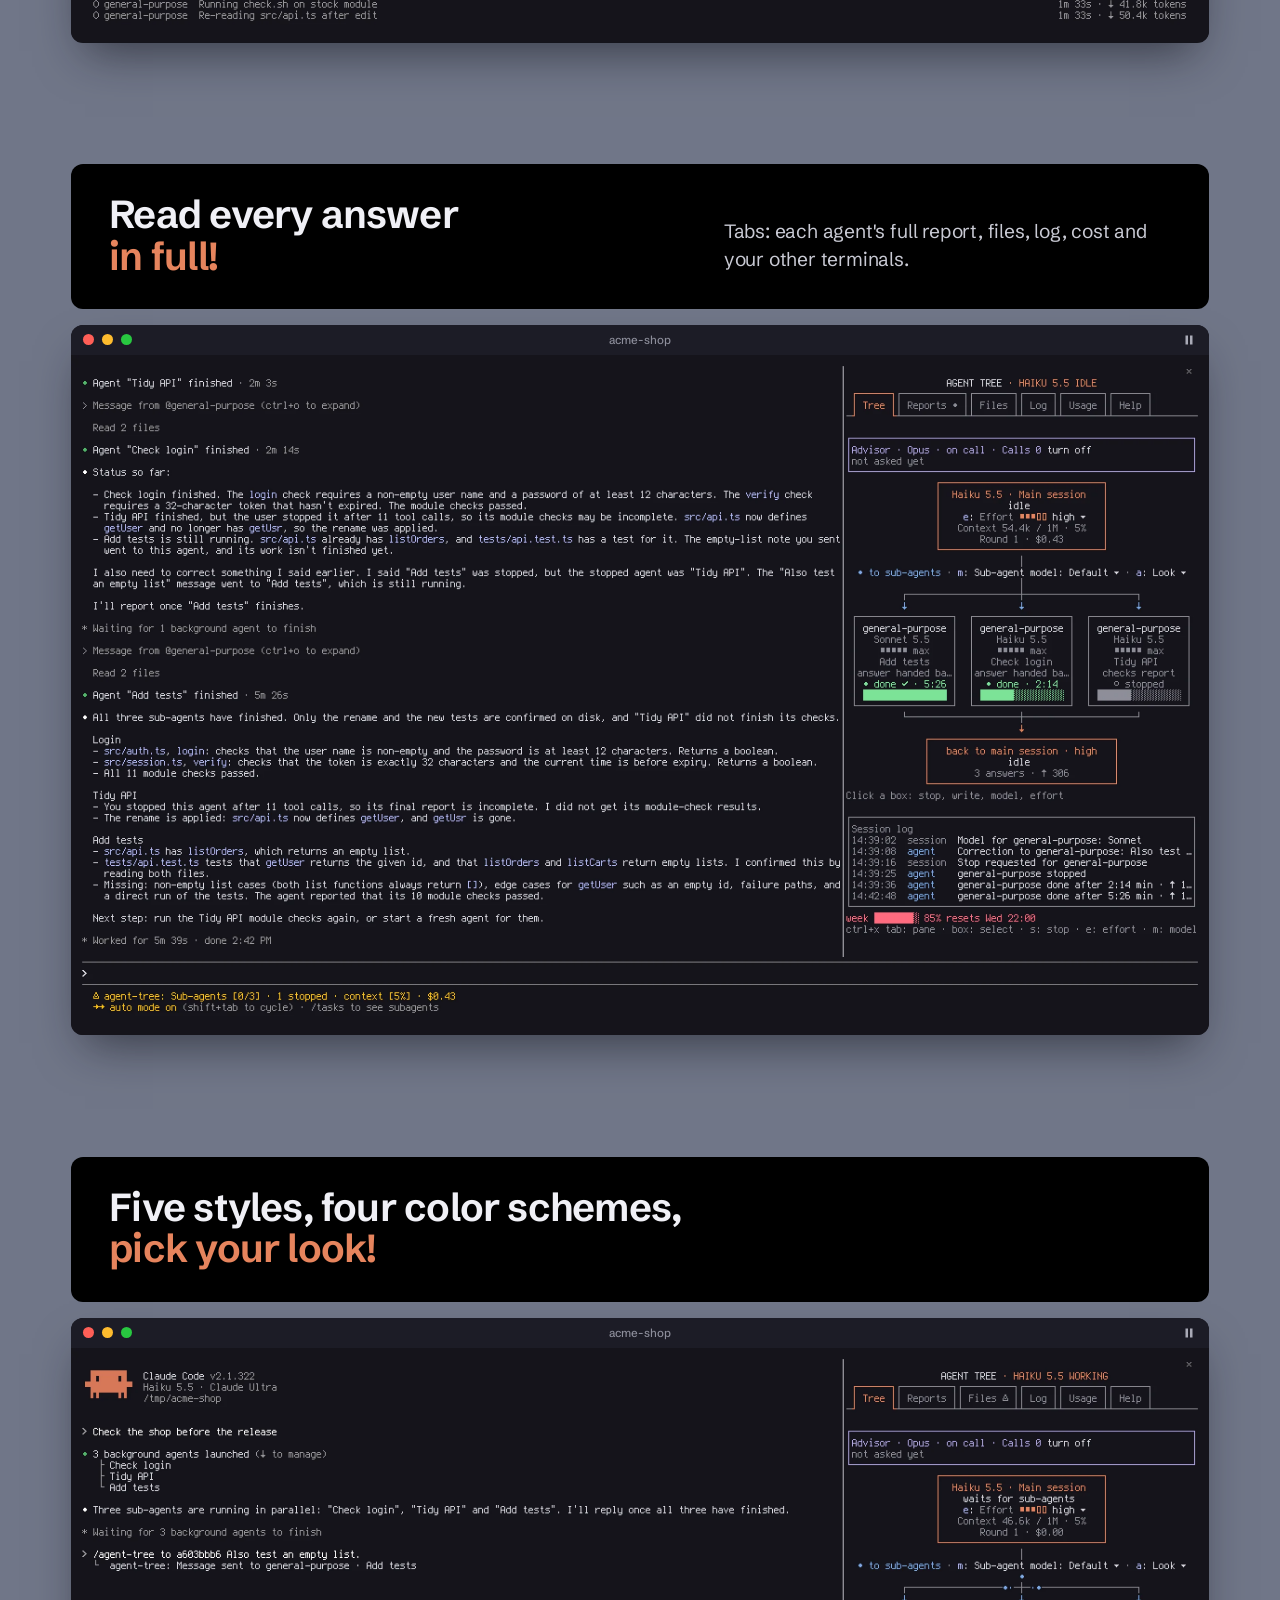
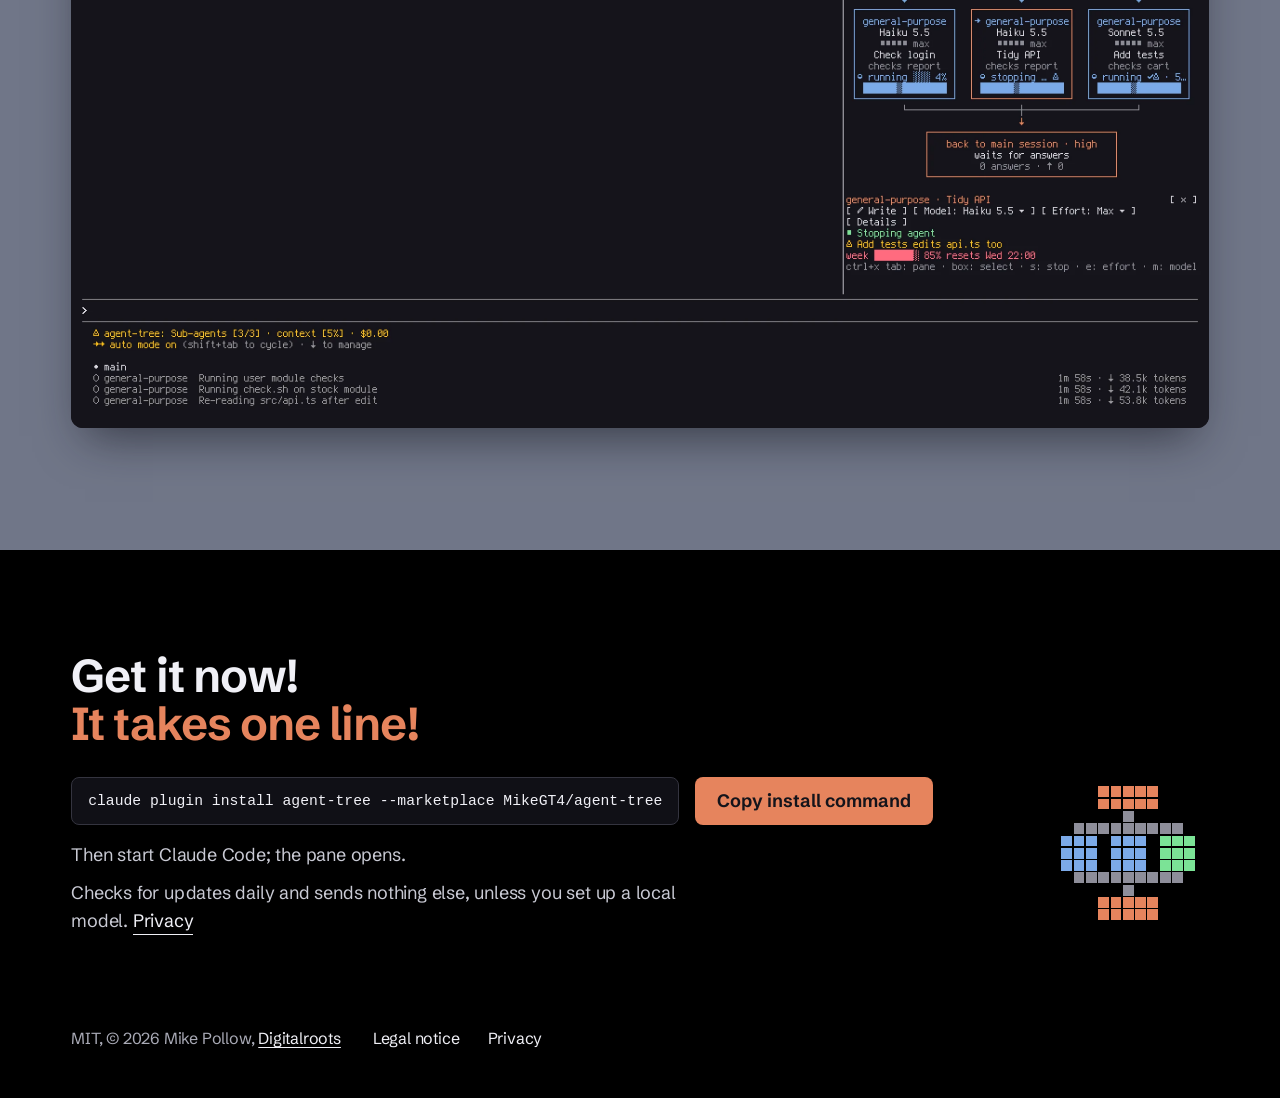
==== commit b95015a5: "site: tabs include cost and other terminals; local model is the only other traffic" ====
--- a/index.html
+++ b/index.html
@@ -102,7 +102,7 @@
     <section class="szene">
       <div class="titel">
         <h2><span>Read every answer</span> <span class="akzent">in full!</span></h2>
-        <p>Tabs: each agent's full report, files, log, usage.</p>
+        <p>Tabs: each agent's full report, files, log, cost and your other terminals.</p>
       </div>
       <figure class="fenster">
         <div class="fensterleiste" aria-hidden="true"><i></i><i></i><i></i></div>
@@ -138,7 +138,7 @@
         <button type="button" class="knopf" data-kopie="befehl-unten" data-fertig="Copied">Copy install command</button>
       </div>
       <p>Then start Claude Code; the pane opens.</p>
-      <p>Checks for updates daily, sends nothing else. <a href="privacy.html">Privacy</a></p>
+      <p>Checks for updates daily and sends nothing else, unless you set up a local model. <a href="privacy.html">Privacy</a></p>
     </div>
     <img class="siegel" src="assets/media/logo.png" width="104" height="104" alt="" loading="lazy">
   </section>
